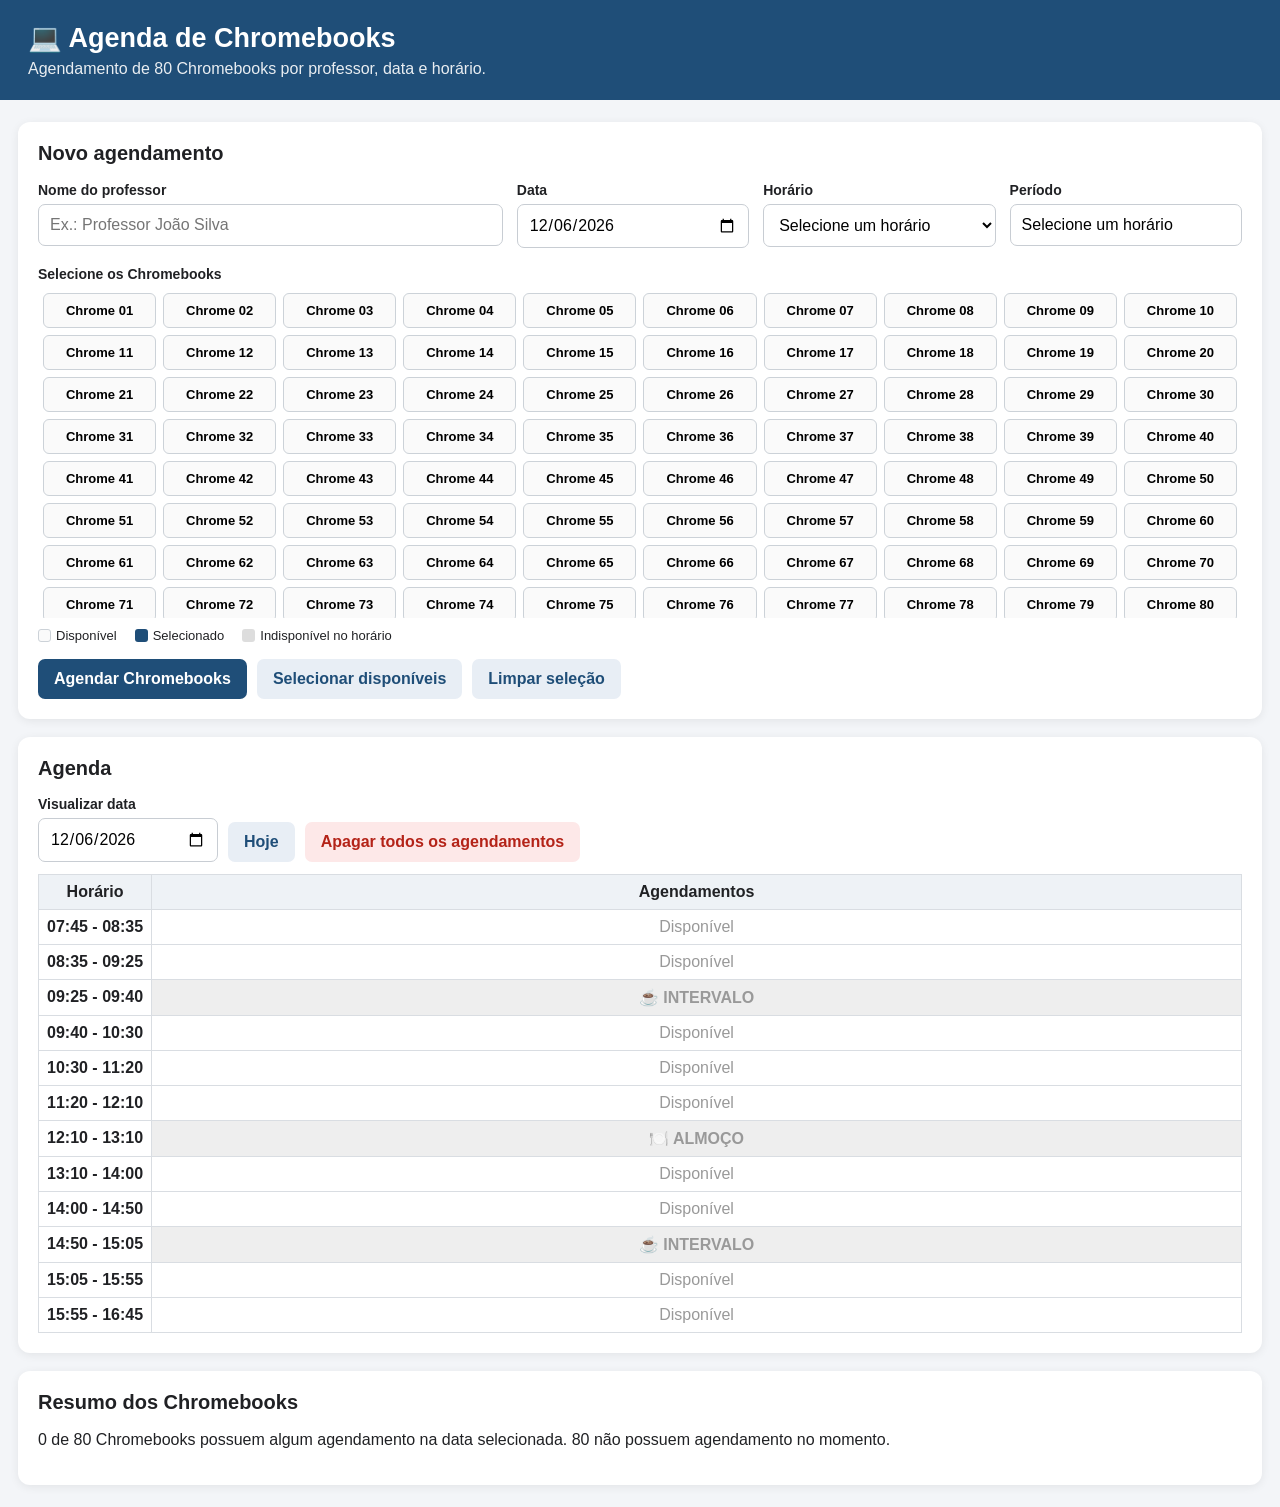
==== index.html @ 8e8b28e6 "agenda-escola-helena-camara Agendamento de choromebooks da Escola Helena Camara." ====
<!DOCTYPE html>
<html lang="pt-BR">

<head>
  <meta charset="UTF-8">
  <meta name="viewport" content="width=device-width, initial-scale=1.0">
  <link rel="stylesheet" href="style.css">
  <title>Agenda de Chromebooks</title>

</head>

<body>
  <header>
    <h1>💻 Agenda de Chromebooks</h1>
    <p>Agendamento de 80 Chromebooks por professor, data e horário.</p>
  </header>

  <div class="container">
    <section class="card">
      <h2>Novo agendamento</h2>
      <div class="form-grid">
        <div>
          <label for="professor">Nome do professor</label>
          <input id="professor" type="text" placeholder="Ex.: Professor João Silva">
        </div>
        <div>
          <label for="data">Data</label>
          <input id="data" type="date">
        </div>
        <div>
          <label for="horario">Horário</label>
          <select id="horario"></select>
        </div>
        <div>
          <label>Período</label>
          <input id="periodoInfo" type="text" value="Selecione um horário" readonly>
        </div>
      </div>

      <div style="margin-top:18px">
        <label>Selecione os Chromebooks</label>
        <div id="chromes" class="chromes"></div>
        <div class="legend">
          <span><i class="dot available"></i>Disponível</span>
          <span><i class="dot sel"></i>Selecionado</span>
          <span><i class="dot busy-dot"></i>Indisponível no horário</span>
        </div>
      </div>

      <div class="actions" style="margin-top:16px">
        <button class="primary" onclick="agendar()">Agendar Chromebooks</button>
        <button class="secondary" onclick="selecionarDisponiveis()">Selecionar disponíveis</button>
        <button class="secondary" onclick="limparSelecao()">Limpar seleção</button>
      </div>
      <div id="status" class="status"></div>
    </section>

    <section class="card">
      <h2>Agenda</h2>
      <div class="filters">
        <div>
          <label for="filtroData">Visualizar data</label>
          <input id="filtroData" type="date" onchange="renderAgenda()">
        </div>
        <button class="secondary" onclick="hoje()">Hoje</button>
        <button class="danger" onclick="limparTodos()">Apagar todos os agendamentos</button>
      </div>
      <div class="schedule-wrap">
        <table>
          <thead>
            <tr>
              <th class="time">Horário</th>
              <th>Agendamentos</th>
            </tr>
          </thead>
          <tbody id="agenda"></tbody>
        </table>
      </div>
    </section>

    <section class="card">
      <h2>Resumo dos Chromebooks</h2>
      <p id="resumo"></p>
    </section>
  </div>

  <script src="script.js"></script>

</body>

</html>
---- style.css ----
* {
    box-sizing: border-box
}

body {
    margin: 0;
    font-family: Arial, Helvetica, sans-serif;
    background: #f3f5f8;
    color: #202124
}

header {
    background: #1f4e78;
    color: #fff;
    padding: 22px 28px;
}

header h1 {
    margin: 0 0 6px;
    font-size: 27px;
}

header p {
    margin: 0;
    opacity: .9;
}

.container {
    max-width: 1400px;
    margin: 22px auto;
    padding: 0 18px
}

.card {
    background: #fff;
    border-radius: 12px;
    padding: 20px;
    box-shadow: 0 2px 10px #00000012;
    margin-bottom: 18px
}

h2 {
    margin-top: 0;
    font-size: 20px
}

.form-grid {
    display: grid;
    grid-template-columns: 2fr 1fr 1fr 1fr;
    gap: 14px
}

label {
    display: block;
    font-weight: bold;
    font-size: 14px;
    margin-bottom: 6px
}

input,
select,
button {
    font: inherit
}

input[type=text],
input[type=date],
input[type=time],
select {
    width: 100%;
    padding: 11px;
    border: 1px solid #c8cdd3;
    border-radius: 7px;
    background: #fff
}

button {
    border: 0;
    border-radius: 7px;
    padding: 11px 16px;
    cursor: pointer;
    font-weight: bold
}

.primary {
    background: #1f4e78;
    color: #fff
}

.secondary {
    background: #e8eef5;
    color: #1f4e78
}

.danger {
    background: #fde8e8;
    color: #b42318
}

.actions {
    display: flex;
    gap: 10px;
    align-items: end
}

.chromes {
    display: grid;
    grid-template-columns: repeat(10, 1fr);
    gap: 7px;
    max-height: 330px;
    overflow: auto;
    padding: 5px
}

.chrome {
    padding: 9px 5px;
    border: 1px solid #ccd2d8;
    border-radius: 6px;
    background: #fafafa;
    cursor: pointer;
    text-align: center;
    font-size: 13px
}

.chrome.selected {
    background: #1f4e78;
    color: #fff;
    border-color: #1f4e78
}

.chrome.busy {
    background: #e0e0e0;
    color: #777;
    cursor: not-allowed;
    text-decoration: line-through
}

.legend {
    display: flex;
    gap: 18px;
    font-size: 13px;
    margin-top: 10px
}

.dot {
    display: inline-block;
    width: 13px;
    height: 13px;
    border-radius: 3px;
    vertical-align: -2px;
    margin-right: 5px
}

.available {
    background: #fafafa;
    border: 1px solid #ccd2d8
}

.sel {
    background: #1f4e78
}

.busy-dot {
    background: #ddd
}

.schedule-wrap {
    overflow: auto
}

table {
    border-collapse: collapse;
    width: 100%;
    min-width: 850px
}

th,
td {
    border: 1px solid #d9dde2;
    padding: 8px;
    vertical-align: top
}

th {
    background: #eef2f6
}

.time {
    width: 110px;
    font-weight: bold;
    white-space: nowrap
}

.slot {
    min-height: 54px
}

.booking {
    background: #d8e7f4;
    border-left: 4px solid #1f4e78;
    border-radius: 5px;
    padding: 7px;
    font-size: 12px;
    margin-bottom: 4px
}

.booking strong {
    display: block
}

.booking small {
    display: block;
    margin-top: 3px
}

.empty {
    color: #999;
    text-align: center
}

.status {
    padding: 10px;
    border-radius: 7px;
    margin-top: 12px;
    display: none
}

.status.ok {
    display: block;
    background: #e6f4ea;
    color: #137333
}

.status.err {
    display: block;
    background: #fce8e6;
    color: #c5221f
}

.filters {
    display: flex;
    gap: 10px;
    align-items: end;
    margin-bottom: 12px
}

.filters>div {
    min-width: 180px
}

@media(max-width:900px) {
    .form-grid {
        grid-template-columns: 1fr 1fr
    }

    .chromes {
        grid-template-columns: repeat(5, 1fr)
    }
}

@media(max-width:550px) {
    .form-grid {
        grid-template-columns: 1fr
    }

    .chromes {
        grid-template-columns: repeat(4, 1fr)
    }
}
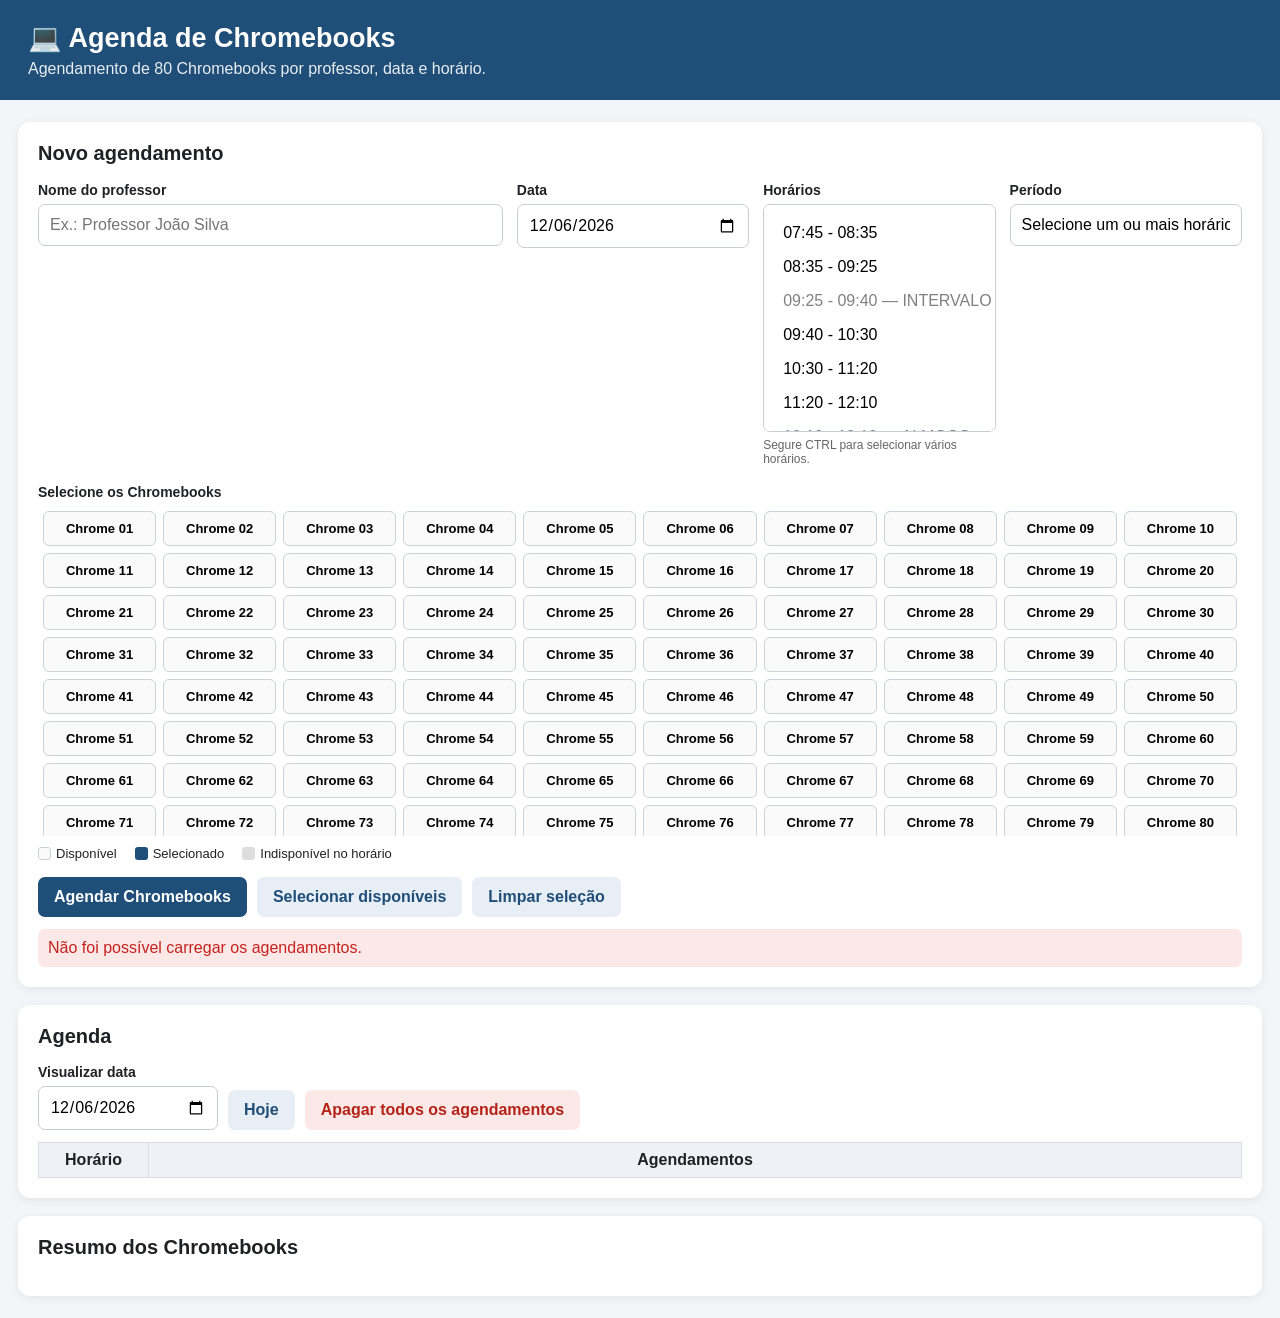
==== commit 2f87e930: "Update horario label and enable multiple selection Changed 'Horário' label to 'Horários' and made th" ====
--- a/index.html
+++ b/index.html
@@ -27,10 +27,20 @@
           <label for="data">Data</label>
           <input id="data" type="date">
         </div>
+
+
+
         <div>
-          <label for="horario">Horário</label>
-          <select id="horario"></select>
+          <label for="horario">Horários</label>
+          <select id="horario" multiple size="6"></select>
+          <small>
+            Segure CTRL para selecionar vários horários.
+          </small>
         </div>
+
+
+
+        
         <div>
           <label>Período</label>
           <input id="periodoInfo" type="text" value="Selecione um horário" readonly>
@@ -88,4 +98,4 @@
 
 </body>
 
-</html>+</html>
--- a/style.css
+++ b/style.css
@@ -266,4 +266,25 @@
     .chromes {
         grid-template-columns: repeat(4, 1fr)
     }
-}+}
+
+#horario {
+    min-height: 150px;
+}
+
+#horario option {
+    padding: 8px;
+}
+
+#horario option:checked {
+    font-weight: bold;
+}
+
+.form-grid small {
+    display: block;
+    margin-top: 5px;
+    color: #666;
+    font-size: 12px;
+}
+
+
